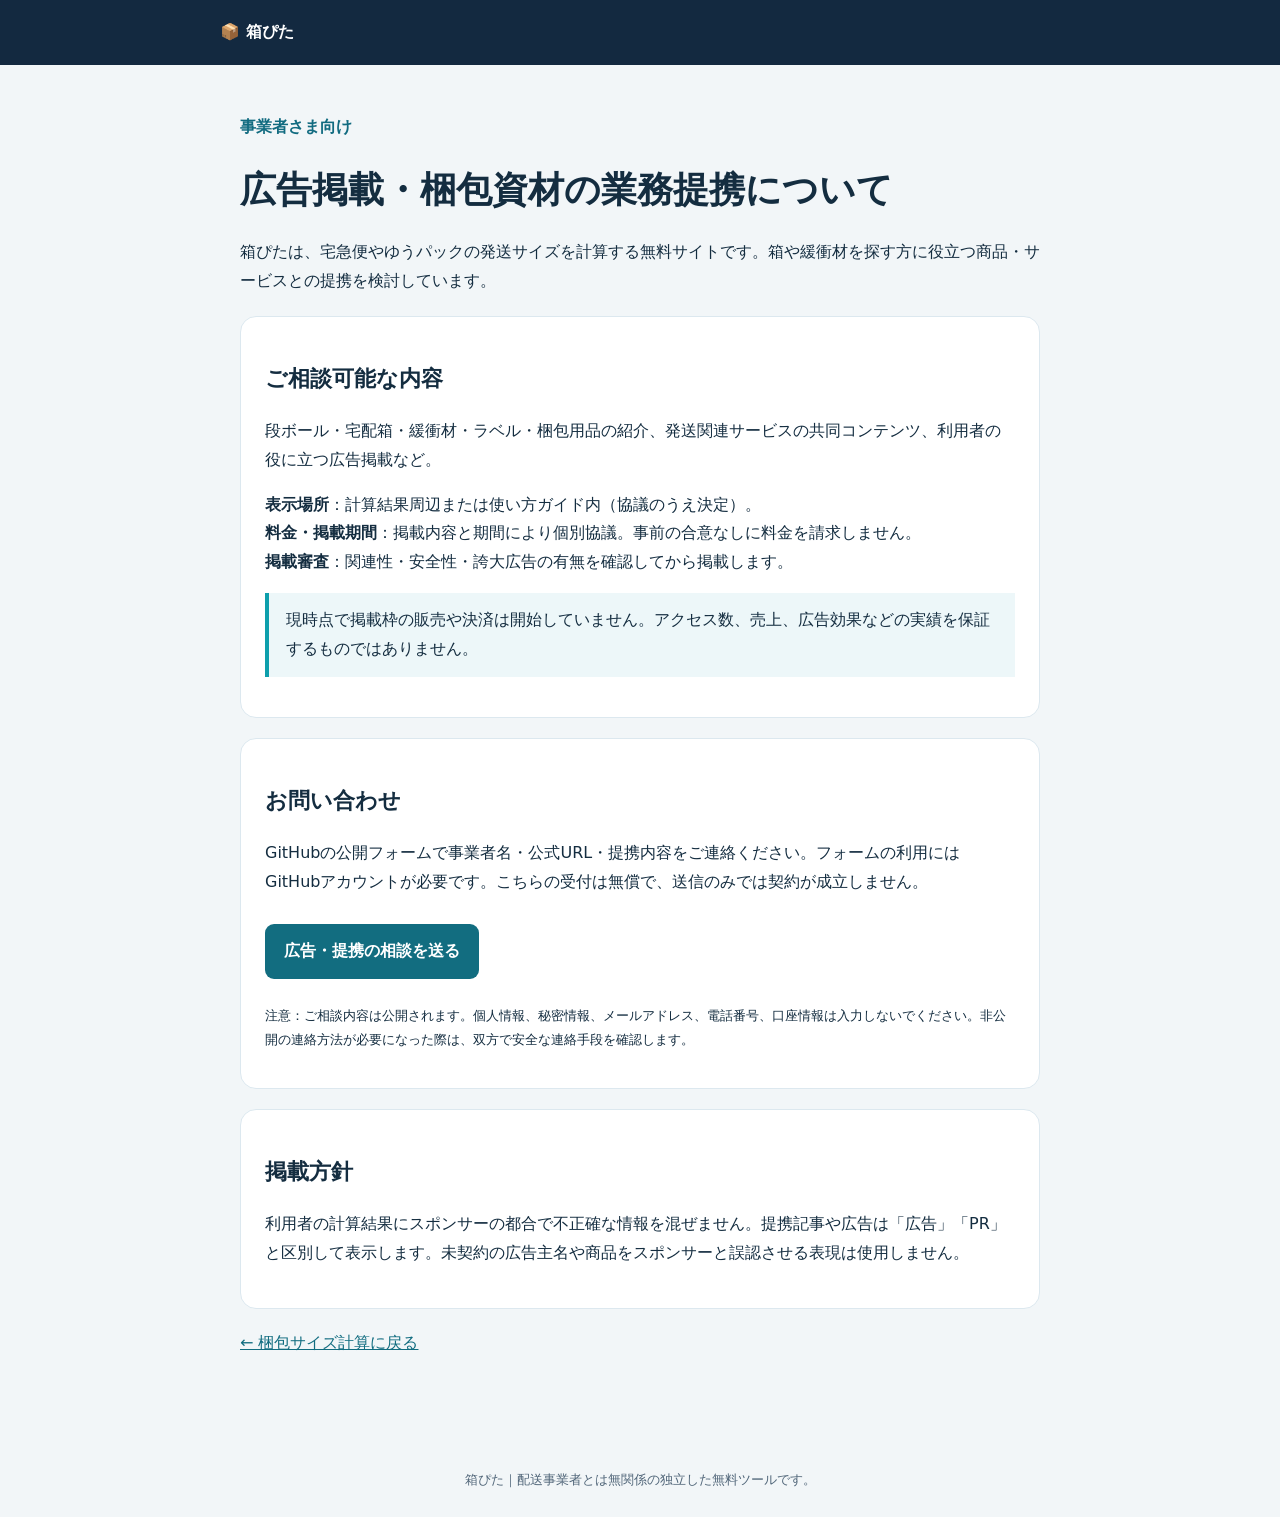
==== advertise.html @ 90022ed0 "Publish honest advertiser and partnership inquiry page" ====
<!doctype html><html lang="ja"><head><meta charset="utf-8"><meta name="viewport" content="width=device-width,initial-scale=1">
<title>広告掲載・業務提携のご相談｜箱ぴた</title>
<meta name="description" content="箱ぴたでは梱包資材・段ボール・発送サービスの事業者さまからの広告掲載や業務提携のご相談を受け付けています。">
<link rel="canonical" href="https://hakopita-m84e27.deed.page/advertise.html">
<style>*{box-sizing:border-box}body{margin:0;background:#f2f6f8;color:#142d40;font-family:system-ui,-apple-system,'Hiragino Kaku Gothic ProN',sans-serif;line-height:1.8}header{background:#132940;color:#fff;padding:18px max(20px,calc((100vw - 840px)/2));font-weight:800}header a{color:#fff;text-decoration:none}main{max-width:840px;margin:auto;padding:32px 20px 70px}h1{font-size:clamp(27px,5vw,36px);line-height:1.35}h2{font-size:22px}section{background:white;padding:24px;border-radius:16px;margin:20px 0;border:1px solid #dce8ef}.button{display:inline-block;padding:13px 19px;background:#126d80;color:white;text-decoration:none;border-radius:9px;font-weight:800;margin:12px 0}.note{background:#edf7f9;border-left:4px solid #0d9fac;padding:13px 17px}footer{padding:25px;text-align:center;font-size:13px;color:#516679}a{color:#126d80}</style></head><body>
<header><a href="/">📦 箱ぴた</a></header><main>
<p style="color:#116b80;font-weight:800">事業者さま向け</p>
<h1>広告掲載・梱包資材の業務提携について</h1>
<p>箱ぴたは、宅急便やゆうパックの発送サイズを計算する無料サイトです。箱や緩衝材を探す方に役立つ商品・サービスとの提携を検討しています。</p>
<section><h2>ご相談可能な内容</h2>
<p>段ボール・宅配箱・緩衝材・ラベル・梱包用品の紹介、発送関連サービスの共同コンテンツ、利用者の役に立つ広告掲載など。</p>
<p><strong>表示場所</strong>：計算結果周辺または使い方ガイド内（協議のうえ決定）。<br>
<strong>料金・掲載期間</strong>：掲載内容と期間により個別協議。事前の合意なしに料金を請求しません。<br>
<strong>掲載審査</strong>：関連性・安全性・誇大広告の有無を確認してから掲載します。</p>
<p class="note">現時点で掲載枠の販売や決済は開始していません。アクセス数、売上、広告効果などの実績を保証するものではありません。</p>
</section>
<section><h2>お問い合わせ</h2>
<p>GitHubの公開フォームで事業者名・公式URL・提携内容をご連絡ください。フォームの利用にはGitHubアカウントが必要です。こちらの受付は無償で、送信のみでは契約が成立しません。</p>
<a class="button" href="https://github.com/sugae-code/ecsite/issues/new?template=sponsor.yml" target="_blank" rel="noopener noreferrer">広告・提携の相談を送る</a>
<p style="font-size:13px">注意：ご相談内容は公開されます。個人情報、秘密情報、メールアドレス、電話番号、口座情報は入力しないでください。非公開の連絡方法が必要になった際は、双方で安全な連絡手段を確認します。</p>
</section>
<section><h2>掲載方針</h2><p>利用者の計算結果にスポンサーの都合で不正確な情報を混ぜません。提携記事や広告は「広告」「PR」と区別して表示します。未契約の広告主名や商品をスポンサーと誤認させる表現は使用しません。</p></section>
<p><a href="/">← 梱包サイズ計算に戻る</a></p></main>
<footer>箱ぴた｜配送事業者とは無関係の独立した無料ツールです。</footer></body></html>
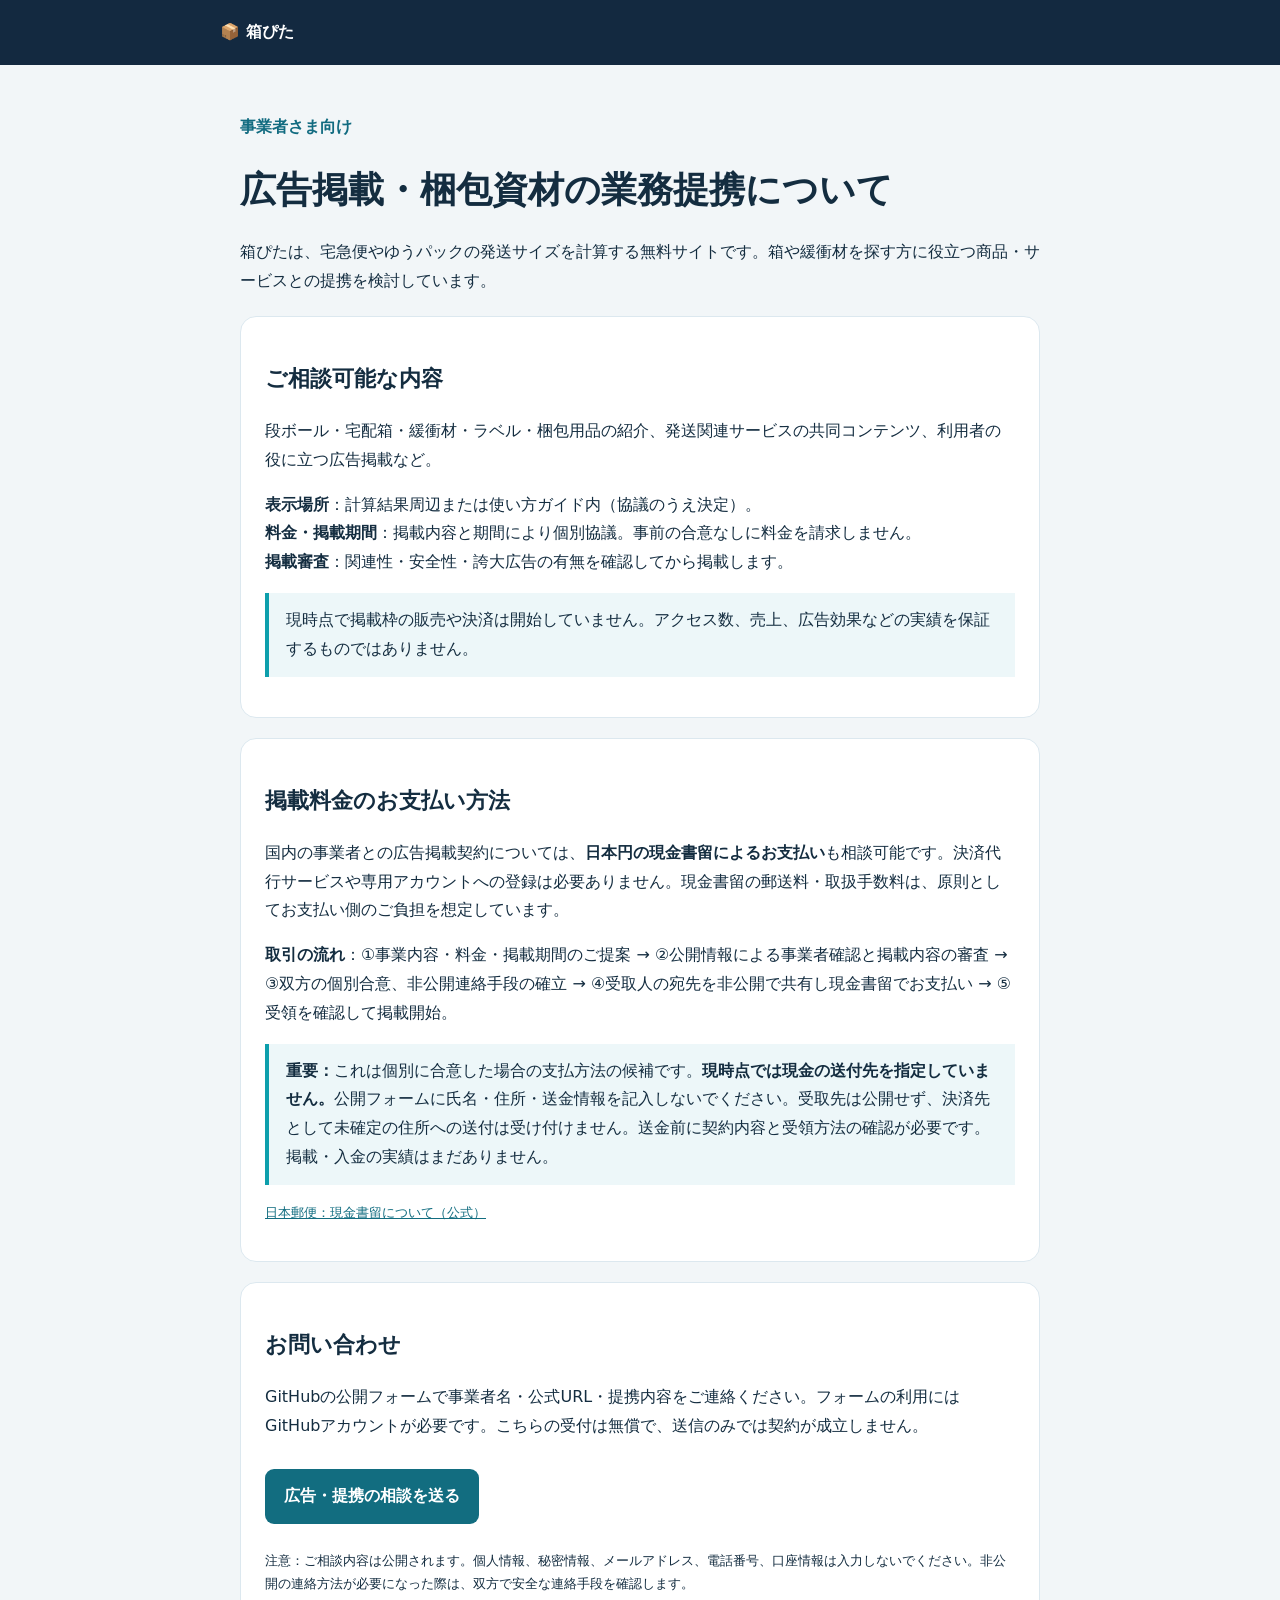
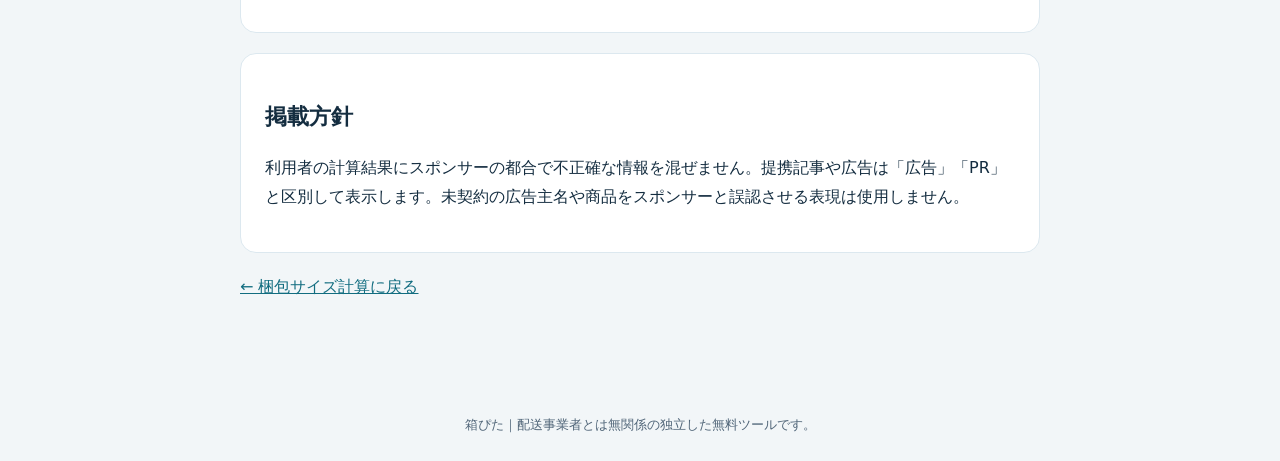
==== commit 26f5b55b: "Offer bankless Japanese cash registered-mail payment path for agreed advertiser contracts, without p" ====
--- a/advertise.html
+++ b/advertise.html
@@ -14,6 +14,12 @@
 <strong>掲載審査</strong>：関連性・安全性・誇大広告の有無を確認してから掲載します。</p>
 <p class="note">現時点で掲載枠の販売や決済は開始していません。アクセス数、売上、広告効果などの実績を保証するものではありません。</p>
 </section>
+<section><h2>掲載料金のお支払い方法</h2>
+<p>国内の事業者との広告掲載契約については、<strong>日本円の現金書留によるお支払い</strong>も相談可能です。決済代行サービスや専用アカウントへの登録は必要ありません。現金書留の郵送料・取扱手数料は、原則としてお支払い側のご負担を想定しています。</p>
+<p><strong>取引の流れ</strong>：①事業内容・料金・掲載期間のご提案 → ②公開情報による事業者確認と掲載内容の審査 → ③双方の個別合意、非公開連絡手段の確立 → ④受取人の宛先を非公開で共有し現金書留でお支払い → ⑤受領を確認して掲載開始。</p>
+<p class="note"><strong>重要：</strong>これは個別に合意した場合の支払方法の候補です。<strong>現時点では現金の送付先を指定していません。</strong>公開フォームに氏名・住所・送金情報を記入しないでください。受取先は公開せず、決済先として未確定の住所への送付は受け付けません。送金前に契約内容と受領方法の確認が必要です。掲載・入金の実績はまだありません。</p>
+<p style="font-size:13px"><a href="https://www.post.japanpost.jp/service/send/domestic/option/kakitome/" target="_blank" rel="noopener noreferrer">日本郵便：現金書留について（公式）</a></p>
+</section>
 <section><h2>お問い合わせ</h2>
 <p>GitHubの公開フォームで事業者名・公式URL・提携内容をご連絡ください。フォームの利用にはGitHubアカウントが必要です。こちらの受付は無償で、送信のみでは契約が成立しません。</p>
 <a class="button" href="https://github.com/sugae-code/ecsite/issues/new?template=sponsor.yml" target="_blank" rel="noopener noreferrer">広告・提携の相談を送る</a>
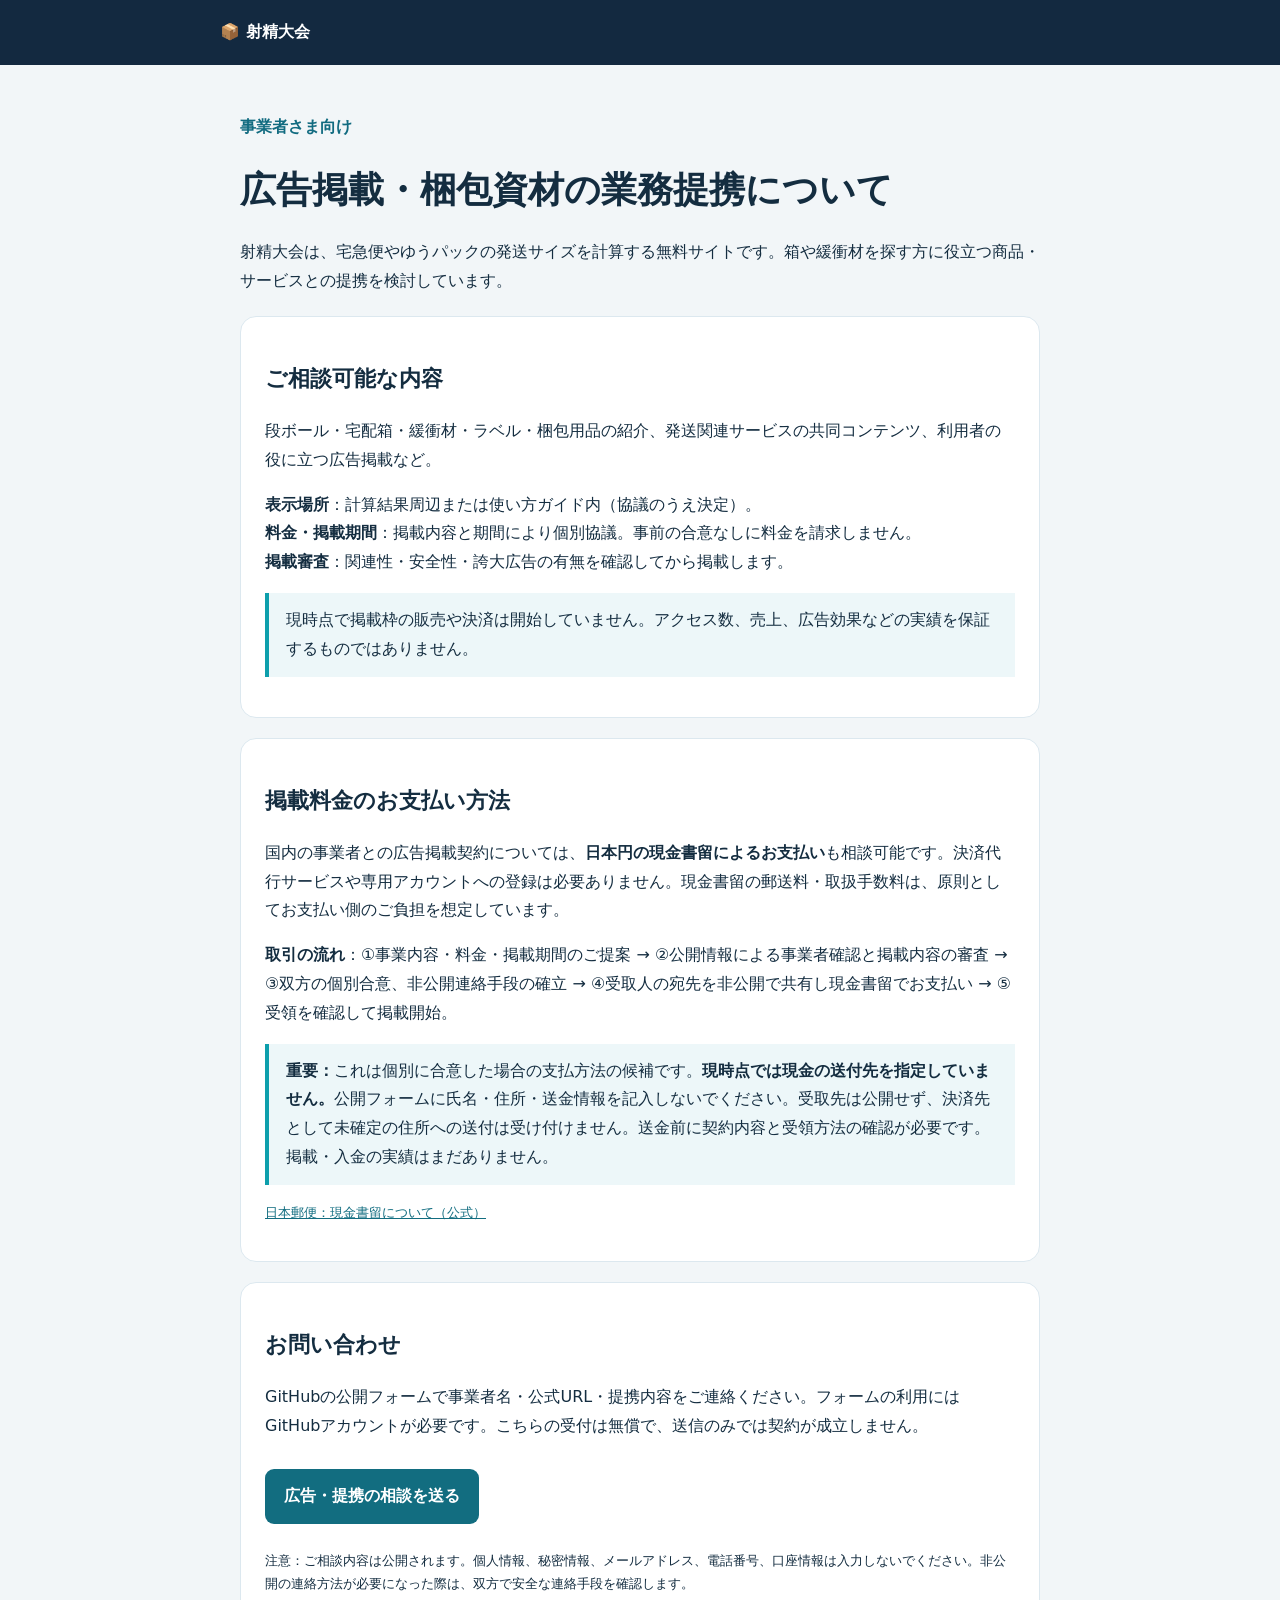
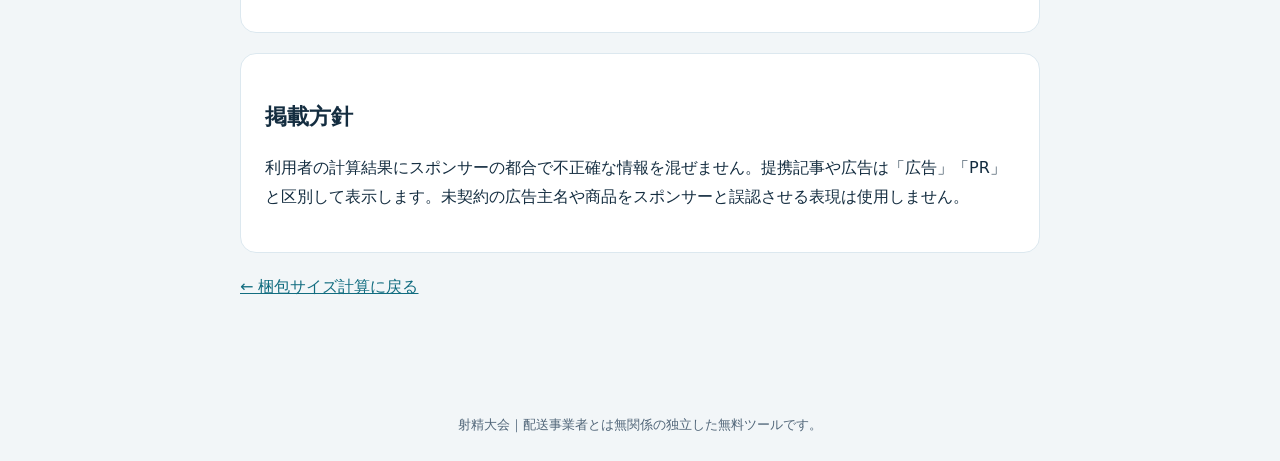
==== commit e6a70ef5: "Rename site display brand to 射精大会" ====
--- a/advertise.html
+++ b/advertise.html
@@ -1,12 +1,12 @@
 <!doctype html><html lang="ja"><head><meta charset="utf-8"><meta name="viewport" content="width=device-width,initial-scale=1">
-<title>広告掲載・業務提携のご相談｜箱ぴた</title>
-<meta name="description" content="箱ぴたでは梱包資材・段ボール・発送サービスの事業者さまからの広告掲載や業務提携のご相談を受け付けています。">
+<title>広告掲載・業務提携のご相談｜射精大会</title>
+<meta name="description" content="射精大会では梱包資材・段ボール・発送サービスの事業者さまからの広告掲載や業務提携のご相談を受け付けています。">
 <link rel="canonical" href="https://hakopita-m84e27.deed.page/advertise.html">
 <style>*{box-sizing:border-box}body{margin:0;background:#f2f6f8;color:#142d40;font-family:system-ui,-apple-system,'Hiragino Kaku Gothic ProN',sans-serif;line-height:1.8}header{background:#132940;color:#fff;padding:18px max(20px,calc((100vw - 840px)/2));font-weight:800}header a{color:#fff;text-decoration:none}main{max-width:840px;margin:auto;padding:32px 20px 70px}h1{font-size:clamp(27px,5vw,36px);line-height:1.35}h2{font-size:22px}section{background:white;padding:24px;border-radius:16px;margin:20px 0;border:1px solid #dce8ef}.button{display:inline-block;padding:13px 19px;background:#126d80;color:white;text-decoration:none;border-radius:9px;font-weight:800;margin:12px 0}.note{background:#edf7f9;border-left:4px solid #0d9fac;padding:13px 17px}footer{padding:25px;text-align:center;font-size:13px;color:#516679}a{color:#126d80}</style></head><body>
-<header><a href="/">📦 箱ぴた</a></header><main>
+<header><a href="/">📦 射精大会</a></header><main>
 <p style="color:#116b80;font-weight:800">事業者さま向け</p>
 <h1>広告掲載・梱包資材の業務提携について</h1>
-<p>箱ぴたは、宅急便やゆうパックの発送サイズを計算する無料サイトです。箱や緩衝材を探す方に役立つ商品・サービスとの提携を検討しています。</p>
+<p>射精大会は、宅急便やゆうパックの発送サイズを計算する無料サイトです。箱や緩衝材を探す方に役立つ商品・サービスとの提携を検討しています。</p>
 <section><h2>ご相談可能な内容</h2>
 <p>段ボール・宅配箱・緩衝材・ラベル・梱包用品の紹介、発送関連サービスの共同コンテンツ、利用者の役に立つ広告掲載など。</p>
 <p><strong>表示場所</strong>：計算結果周辺または使い方ガイド内（協議のうえ決定）。<br>
@@ -27,4 +27,4 @@
 </section>
 <section><h2>掲載方針</h2><p>利用者の計算結果にスポンサーの都合で不正確な情報を混ぜません。提携記事や広告は「広告」「PR」と区別して表示します。未契約の広告主名や商品をスポンサーと誤認させる表現は使用しません。</p></section>
 <p><a href="/">← 梱包サイズ計算に戻る</a></p></main>
-<footer>箱ぴた｜配送事業者とは無関係の独立した無料ツールです。</footer></body></html>+<footer>射精大会｜配送事業者とは無関係の独立した無料ツールです。</footer></body></html>
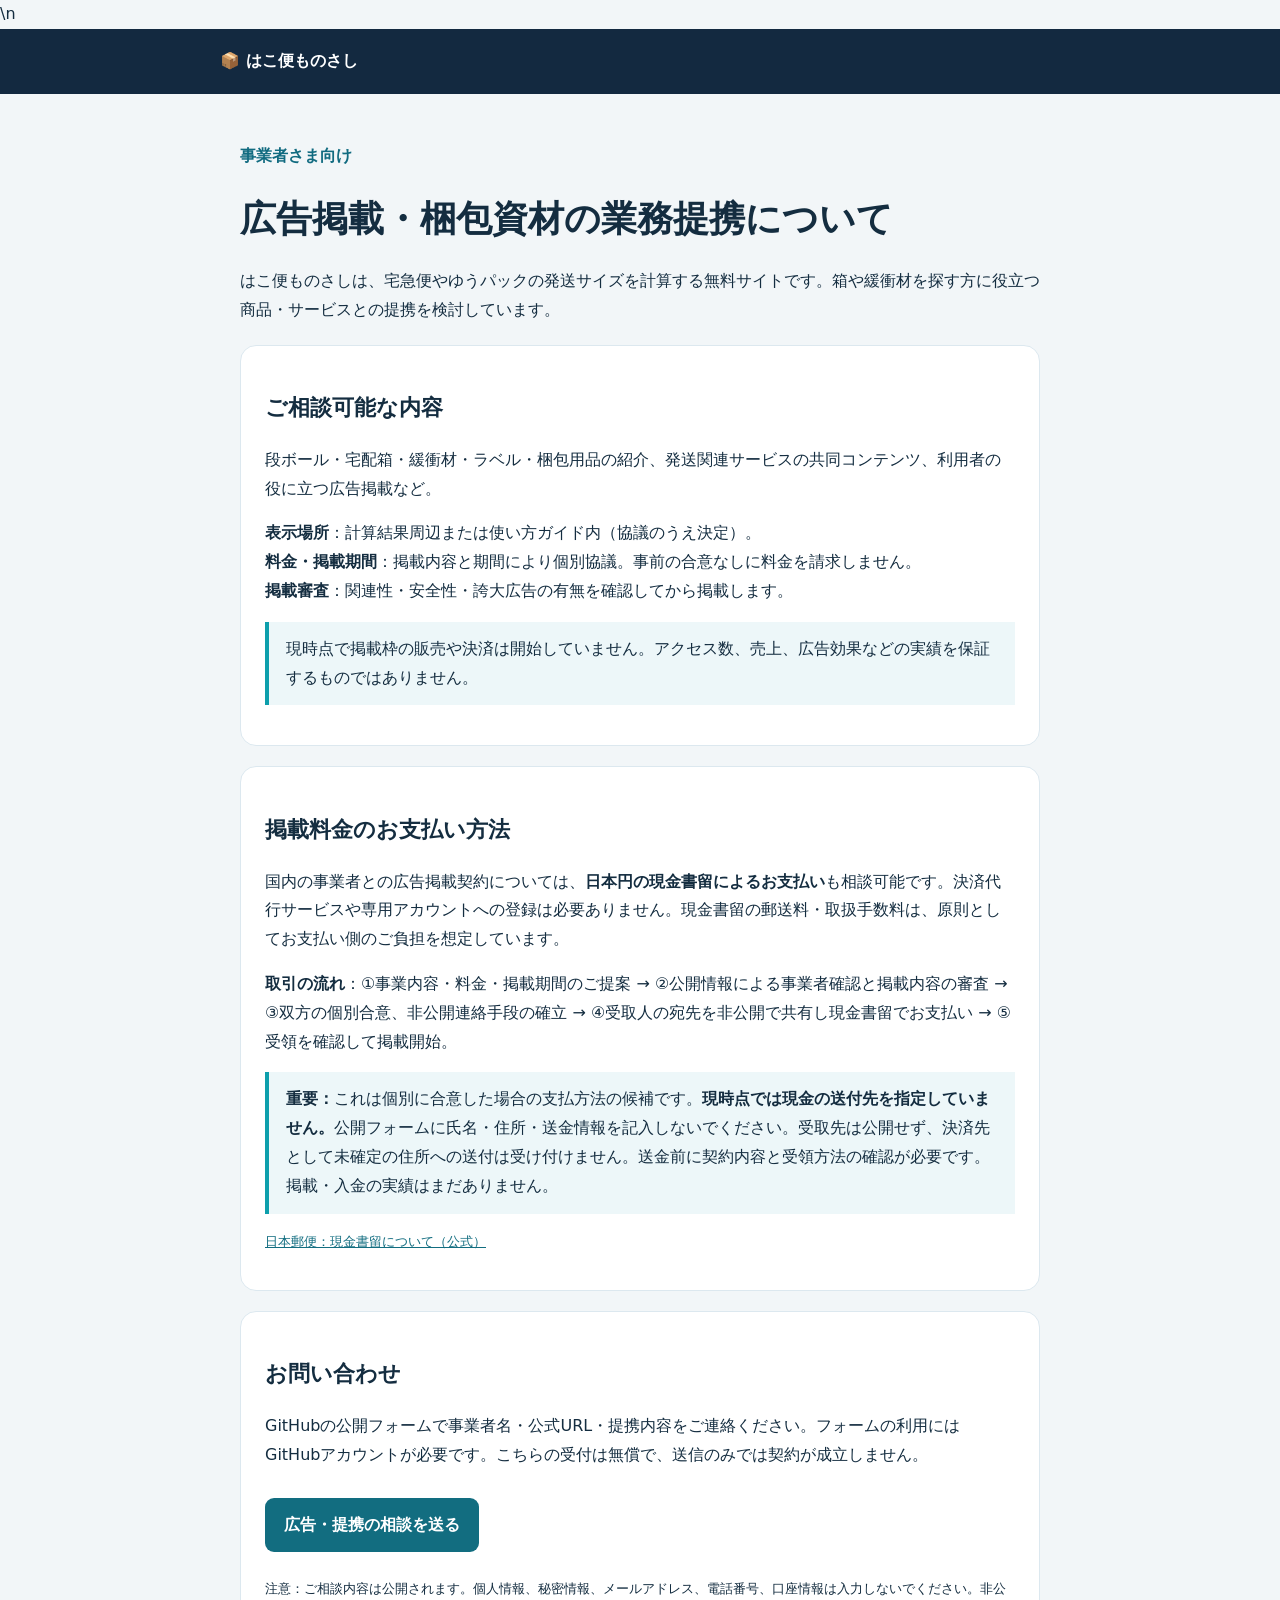
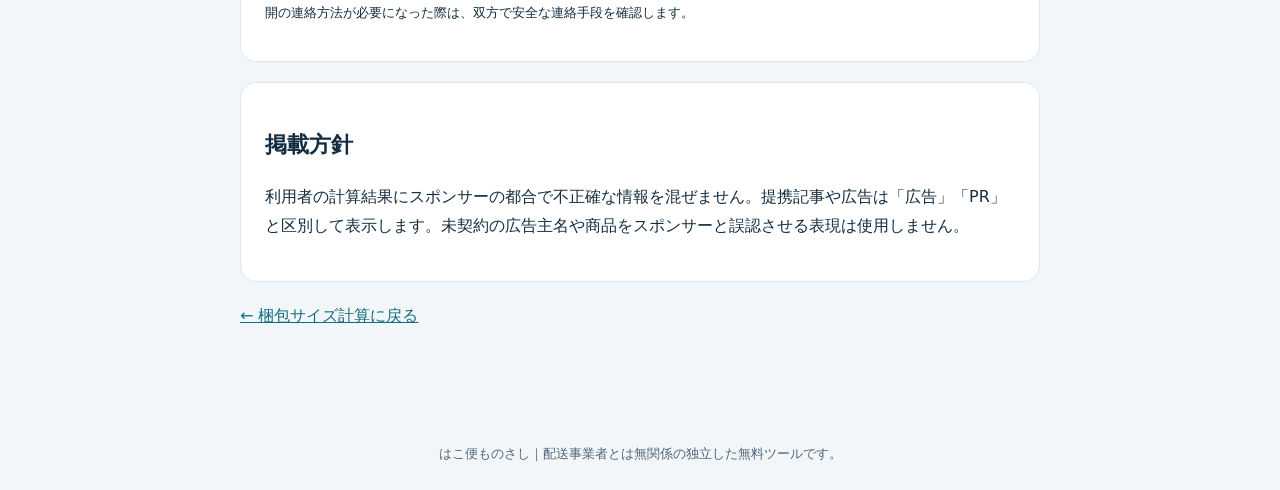
==== commit b301a8f0: "Rebrand shipping calculator as はこ便ものさし with consistent metadata" ====
--- a/advertise.html
+++ b/advertise.html
@@ -1,12 +1,12 @@
 <!doctype html><html lang="ja"><head><meta charset="utf-8"><meta name="viewport" content="width=device-width,initial-scale=1">
-<title>広告掲載・業務提携のご相談｜射精大会</title>
-<meta name="description" content="射精大会では梱包資材・段ボール・発送サービスの事業者さまからの広告掲載や業務提携のご相談を受け付けています。">
+<title>広告掲載・業務提携のご相談｜はこ便ものさし</title>
+<meta name="description" content="はこ便ものさしでは梱包資材・段ボール・発送サービスの事業者さまからの広告掲載や業務提携のご相談を受け付けています。">
 <link rel="canonical" href="https://hakopita-m84e27.deed.page/advertise.html">
-<style>*{box-sizing:border-box}body{margin:0;background:#f2f6f8;color:#142d40;font-family:system-ui,-apple-system,'Hiragino Kaku Gothic ProN',sans-serif;line-height:1.8}header{background:#132940;color:#fff;padding:18px max(20px,calc((100vw - 840px)/2));font-weight:800}header a{color:#fff;text-decoration:none}main{max-width:840px;margin:auto;padding:32px 20px 70px}h1{font-size:clamp(27px,5vw,36px);line-height:1.35}h2{font-size:22px}section{background:white;padding:24px;border-radius:16px;margin:20px 0;border:1px solid #dce8ef}.button{display:inline-block;padding:13px 19px;background:#126d80;color:white;text-decoration:none;border-radius:9px;font-weight:800;margin:12px 0}.note{background:#edf7f9;border-left:4px solid #0d9fac;padding:13px 17px}footer{padding:25px;text-align:center;font-size:13px;color:#516679}a{color:#126d80}</style></head><body>
-<header><a href="/">📦 射精大会</a></header><main>
+<style>*{box-sizing:border-box}body{margin:0;background:#f2f6f8;color:#142d40;font-family:system-ui,-apple-system,'Hiragino Kaku Gothic ProN',sans-serif;line-height:1.8}header{background:#132940;color:#fff;padding:18px max(20px,calc((100vw - 840px)/2));font-weight:800}header a{color:#fff;text-decoration:none}main{max-width:840px;margin:auto;padding:32px 20px 70px}h1{font-size:clamp(27px,5vw,36px);line-height:1.35}h2{font-size:22px}section{background:white;padding:24px;border-radius:16px;margin:20px 0;border:1px solid #dce8ef}.button{display:inline-block;padding:13px 19px;background:#126d80;color:white;text-decoration:none;border-radius:9px;font-weight:800;margin:12px 0}.note{background:#edf7f9;border-left:4px solid #0d9fac;padding:13px 17px}footer{padding:25px;text-align:center;font-size:13px;color:#516679}a{color:#126d80}</style><meta property="og:site_name" content="はこ便ものさし">\n</head><body>
+<header><a href="/">📦 はこ便ものさし</a></header><main>
 <p style="color:#116b80;font-weight:800">事業者さま向け</p>
 <h1>広告掲載・梱包資材の業務提携について</h1>
-<p>射精大会は、宅急便やゆうパックの発送サイズを計算する無料サイトです。箱や緩衝材を探す方に役立つ商品・サービスとの提携を検討しています。</p>
+<p>はこ便ものさしは、宅急便やゆうパックの発送サイズを計算する無料サイトです。箱や緩衝材を探す方に役立つ商品・サービスとの提携を検討しています。</p>
 <section><h2>ご相談可能な内容</h2>
 <p>段ボール・宅配箱・緩衝材・ラベル・梱包用品の紹介、発送関連サービスの共同コンテンツ、利用者の役に立つ広告掲載など。</p>
 <p><strong>表示場所</strong>：計算結果周辺または使い方ガイド内（協議のうえ決定）。<br>
@@ -27,4 +27,4 @@
 </section>
 <section><h2>掲載方針</h2><p>利用者の計算結果にスポンサーの都合で不正確な情報を混ぜません。提携記事や広告は「広告」「PR」と区別して表示します。未契約の広告主名や商品をスポンサーと誤認させる表現は使用しません。</p></section>
 <p><a href="/">← 梱包サイズ計算に戻る</a></p></main>
-<footer>射精大会｜配送事業者とは無関係の独立した無料ツールです。</footer></body></html>+<footer>はこ便ものさし｜配送事業者とは無関係の独立した無料ツールです。</footer></body></html>
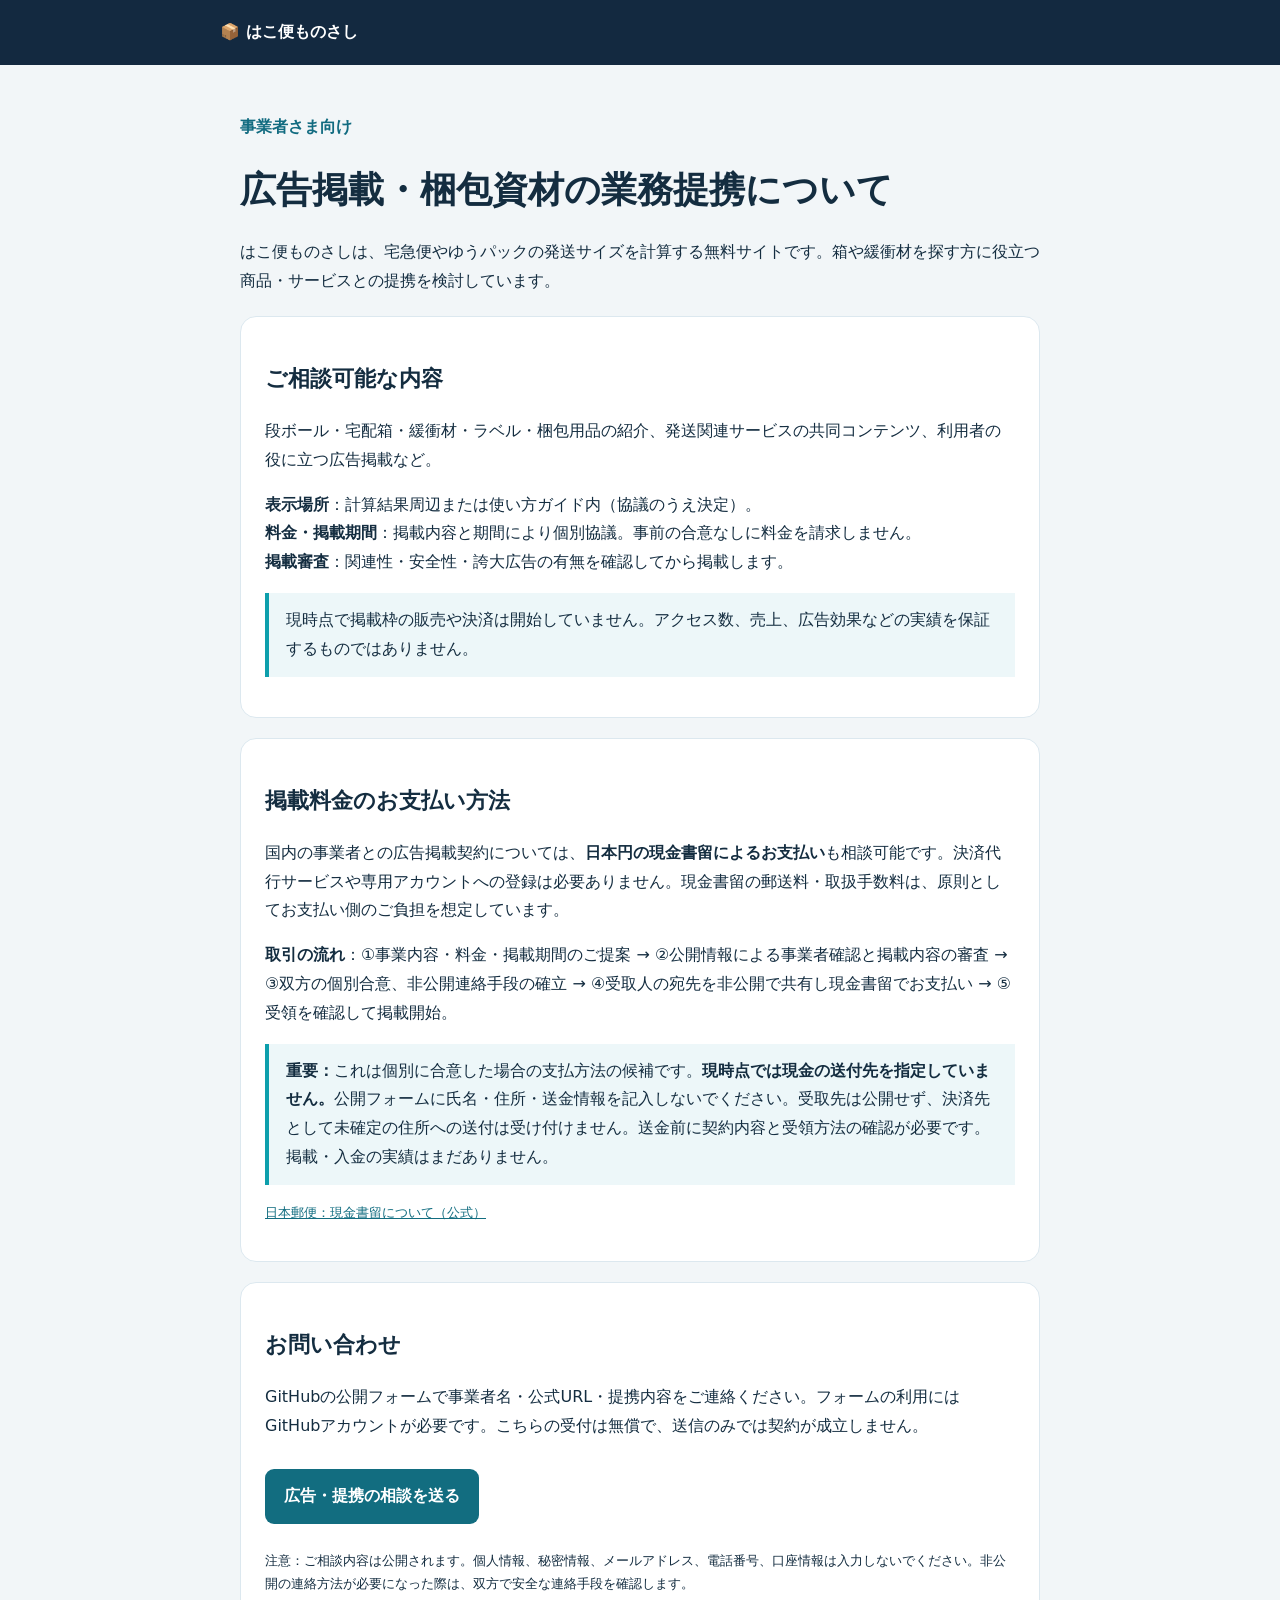
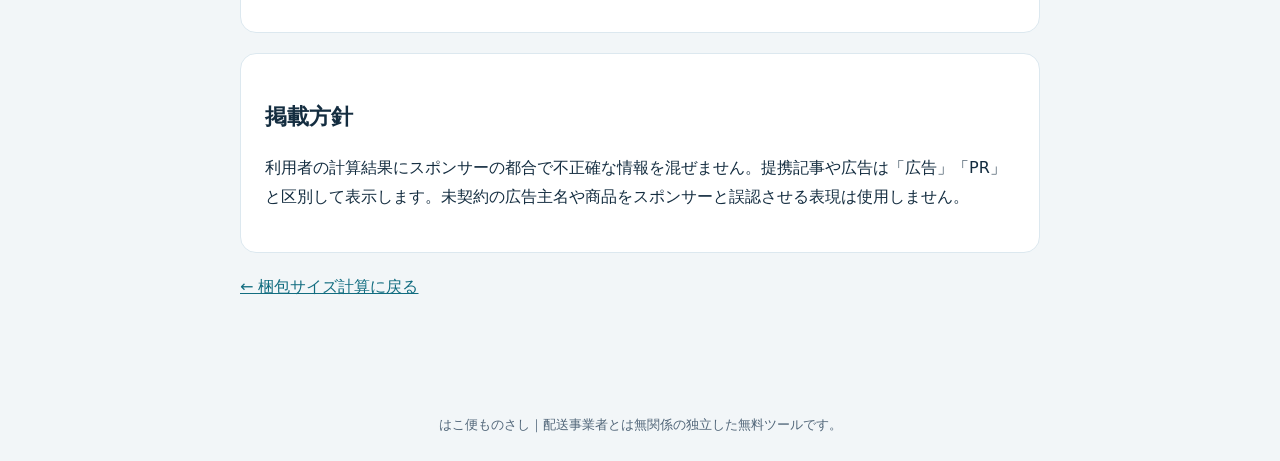
==== commit 85ba6b55: "Normalize SEO markup formatting and precise shipping-size description" ====
--- a/advertise.html
+++ b/advertise.html
@@ -2,7 +2,8 @@
 <title>広告掲載・業務提携のご相談｜はこ便ものさし</title>
 <meta name="description" content="はこ便ものさしでは梱包資材・段ボール・発送サービスの事業者さまからの広告掲載や業務提携のご相談を受け付けています。">
 <link rel="canonical" href="https://hakopita-m84e27.deed.page/advertise.html">
-<style>*{box-sizing:border-box}body{margin:0;background:#f2f6f8;color:#142d40;font-family:system-ui,-apple-system,'Hiragino Kaku Gothic ProN',sans-serif;line-height:1.8}header{background:#132940;color:#fff;padding:18px max(20px,calc((100vw - 840px)/2));font-weight:800}header a{color:#fff;text-decoration:none}main{max-width:840px;margin:auto;padding:32px 20px 70px}h1{font-size:clamp(27px,5vw,36px);line-height:1.35}h2{font-size:22px}section{background:white;padding:24px;border-radius:16px;margin:20px 0;border:1px solid #dce8ef}.button{display:inline-block;padding:13px 19px;background:#126d80;color:white;text-decoration:none;border-radius:9px;font-weight:800;margin:12px 0}.note{background:#edf7f9;border-left:4px solid #0d9fac;padding:13px 17px}footer{padding:25px;text-align:center;font-size:13px;color:#516679}a{color:#126d80}</style><meta property="og:site_name" content="はこ便ものさし">\n</head><body>
+<style>*{box-sizing:border-box}body{margin:0;background:#f2f6f8;color:#142d40;font-family:system-ui,-apple-system,'Hiragino Kaku Gothic ProN',sans-serif;line-height:1.8}header{background:#132940;color:#fff;padding:18px max(20px,calc((100vw - 840px)/2));font-weight:800}header a{color:#fff;text-decoration:none}main{max-width:840px;margin:auto;padding:32px 20px 70px}h1{font-size:clamp(27px,5vw,36px);line-height:1.35}h2{font-size:22px}section{background:white;padding:24px;border-radius:16px;margin:20px 0;border:1px solid #dce8ef}.button{display:inline-block;padding:13px 19px;background:#126d80;color:white;text-decoration:none;border-radius:9px;font-weight:800;margin:12px 0}.note{background:#edf7f9;border-left:4px solid #0d9fac;padding:13px 17px}footer{padding:25px;text-align:center;font-size:13px;color:#516679}a{color:#126d80}</style><meta property="og:site_name" content="はこ便ものさし">
+</head><body>
 <header><a href="/">📦 はこ便ものさし</a></header><main>
 <p style="color:#116b80;font-weight:800">事業者さま向け</p>
 <h1>広告掲載・梱包資材の業務提携について</h1>
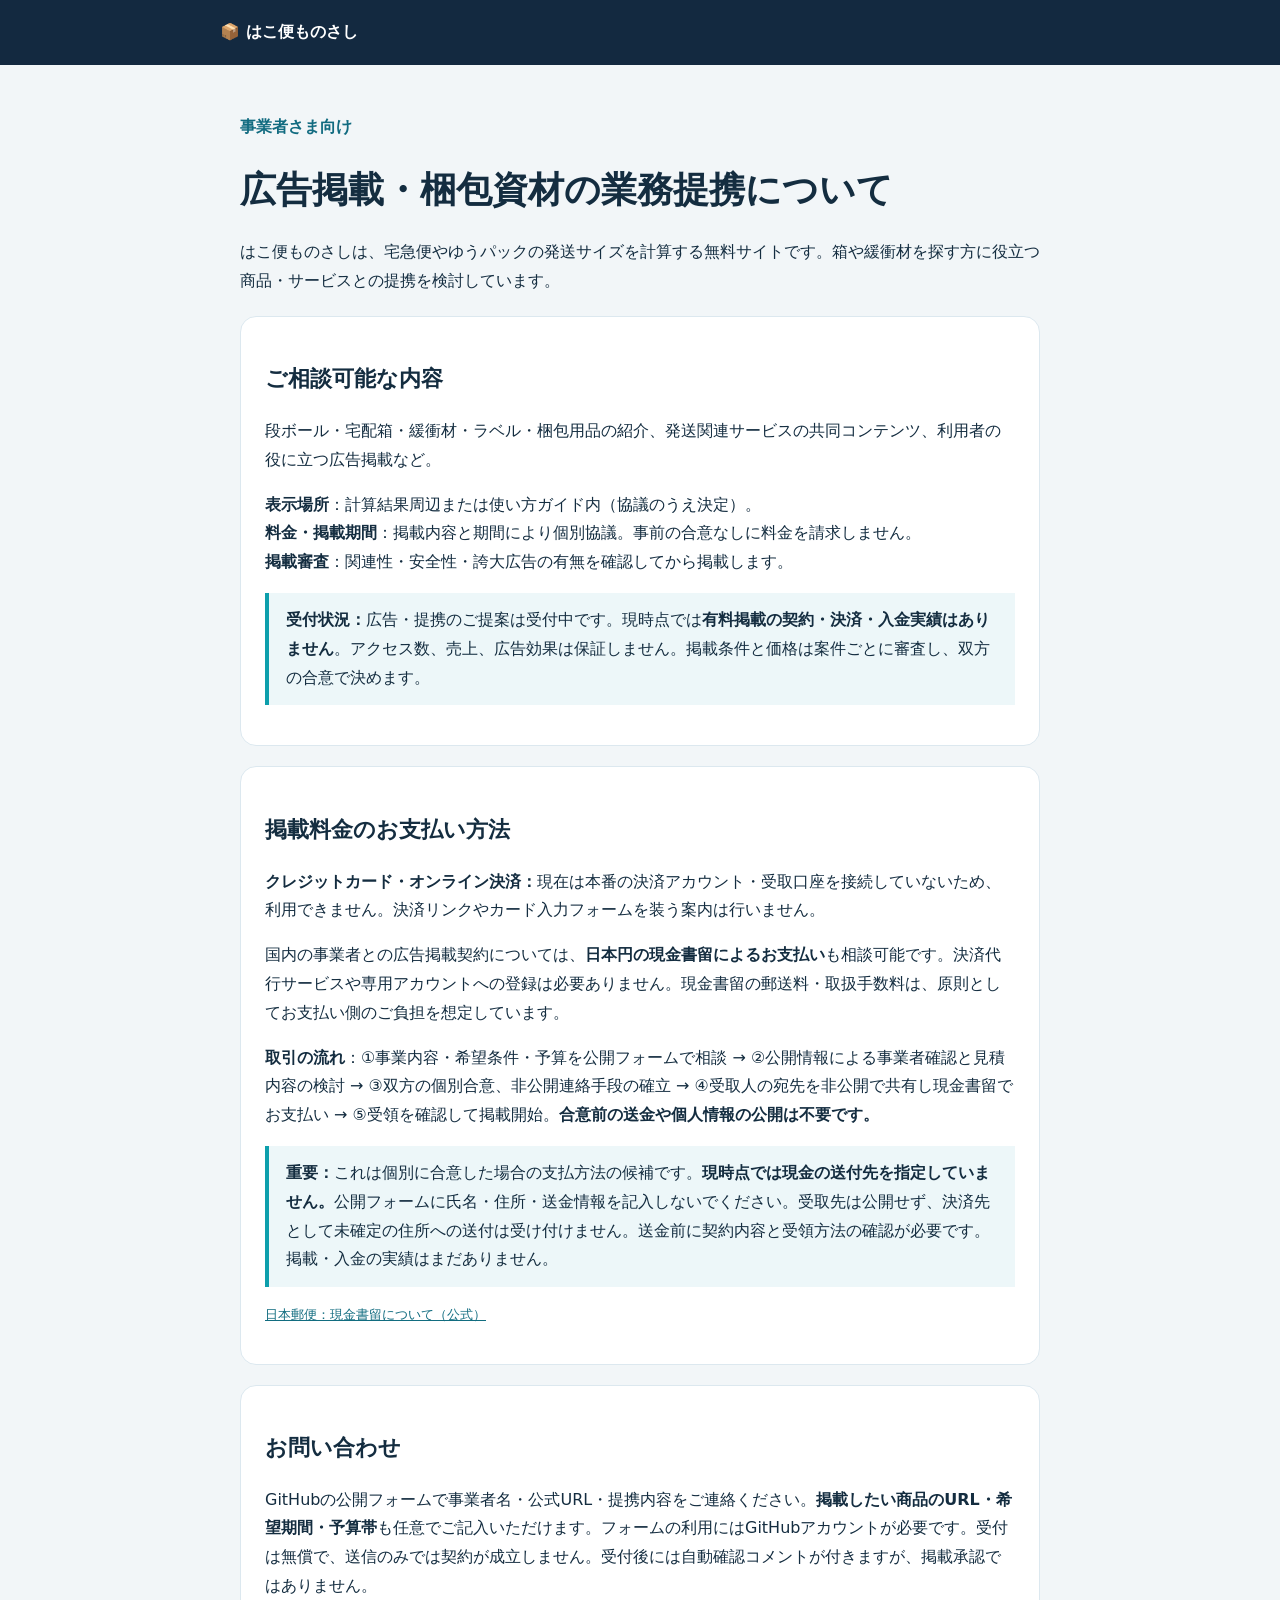
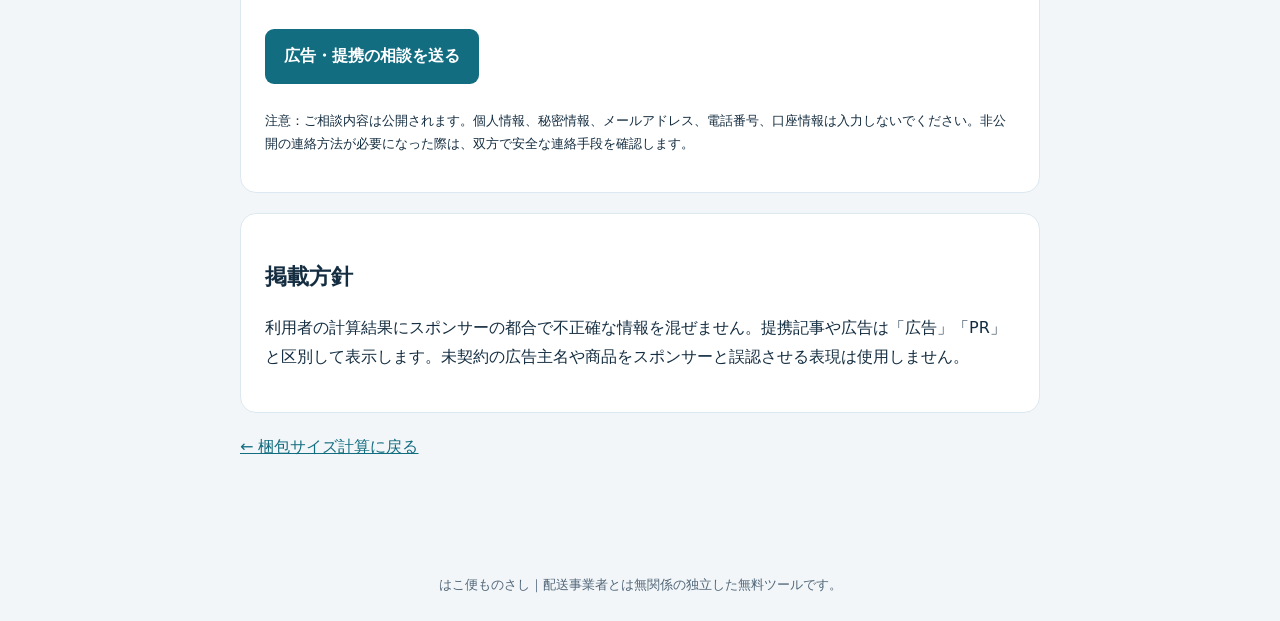
==== commit 50bb95df: "Publish live B2B inquiry workflow without fake payments or contract claims" ====
--- a/advertise.html
+++ b/advertise.html
@@ -13,16 +13,17 @@
 <p><strong>表示場所</strong>：計算結果周辺または使い方ガイド内（協議のうえ決定）。<br>
 <strong>料金・掲載期間</strong>：掲載内容と期間により個別協議。事前の合意なしに料金を請求しません。<br>
 <strong>掲載審査</strong>：関連性・安全性・誇大広告の有無を確認してから掲載します。</p>
-<p class="note">現時点で掲載枠の販売や決済は開始していません。アクセス数、売上、広告効果などの実績を保証するものではありません。</p>
+<p class="note"><strong>受付状況：</strong>広告・提携のご提案は受付中です。現時点では<strong>有料掲載の契約・決済・入金実績はありません</strong>。アクセス数、売上、広告効果は保証しません。掲載条件と価格は案件ごとに審査し、双方の合意で決めます。</p>
 </section>
 <section><h2>掲載料金のお支払い方法</h2>
+<p><strong>クレジットカード・オンライン決済：</strong>現在は本番の決済アカウント・受取口座を接続していないため、利用できません。決済リンクやカード入力フォームを装う案内は行いません。</p>
 <p>国内の事業者との広告掲載契約については、<strong>日本円の現金書留によるお支払い</strong>も相談可能です。決済代行サービスや専用アカウントへの登録は必要ありません。現金書留の郵送料・取扱手数料は、原則としてお支払い側のご負担を想定しています。</p>
-<p><strong>取引の流れ</strong>：①事業内容・料金・掲載期間のご提案 → ②公開情報による事業者確認と掲載内容の審査 → ③双方の個別合意、非公開連絡手段の確立 → ④受取人の宛先を非公開で共有し現金書留でお支払い → ⑤受領を確認して掲載開始。</p>
+<p><strong>取引の流れ</strong>：①事業内容・希望条件・予算を公開フォームで相談 → ②公開情報による事業者確認と見積内容の検討 → ③双方の個別合意、非公開連絡手段の確立 → ④受取人の宛先を非公開で共有し現金書留でお支払い → ⑤受領を確認して掲載開始。<strong>合意前の送金や個人情報の公開は不要です。</strong></p>
 <p class="note"><strong>重要：</strong>これは個別に合意した場合の支払方法の候補です。<strong>現時点では現金の送付先を指定していません。</strong>公開フォームに氏名・住所・送金情報を記入しないでください。受取先は公開せず、決済先として未確定の住所への送付は受け付けません。送金前に契約内容と受領方法の確認が必要です。掲載・入金の実績はまだありません。</p>
 <p style="font-size:13px"><a href="https://www.post.japanpost.jp/service/send/domestic/option/kakitome/" target="_blank" rel="noopener noreferrer">日本郵便：現金書留について（公式）</a></p>
 </section>
 <section><h2>お問い合わせ</h2>
-<p>GitHubの公開フォームで事業者名・公式URL・提携内容をご連絡ください。フォームの利用にはGitHubアカウントが必要です。こちらの受付は無償で、送信のみでは契約が成立しません。</p>
+<p>GitHubの公開フォームで事業者名・公式URL・提携内容をご連絡ください。<strong>掲載したい商品のURL・希望期間・予算帯</strong>も任意でご記入いただけます。フォームの利用にはGitHubアカウントが必要です。受付は無償で、送信のみでは契約が成立しません。受付後には自動確認コメントが付きますが、掲載承認ではありません。</p>
 <a class="button" href="https://github.com/sugae-code/ecsite/issues/new?template=sponsor.yml" target="_blank" rel="noopener noreferrer">広告・提携の相談を送る</a>
 <p style="font-size:13px">注意：ご相談内容は公開されます。個人情報、秘密情報、メールアドレス、電話番号、口座情報は入力しないでください。非公開の連絡方法が必要になった際は、双方で安全な連絡手段を確認します。</p>
 </section>
